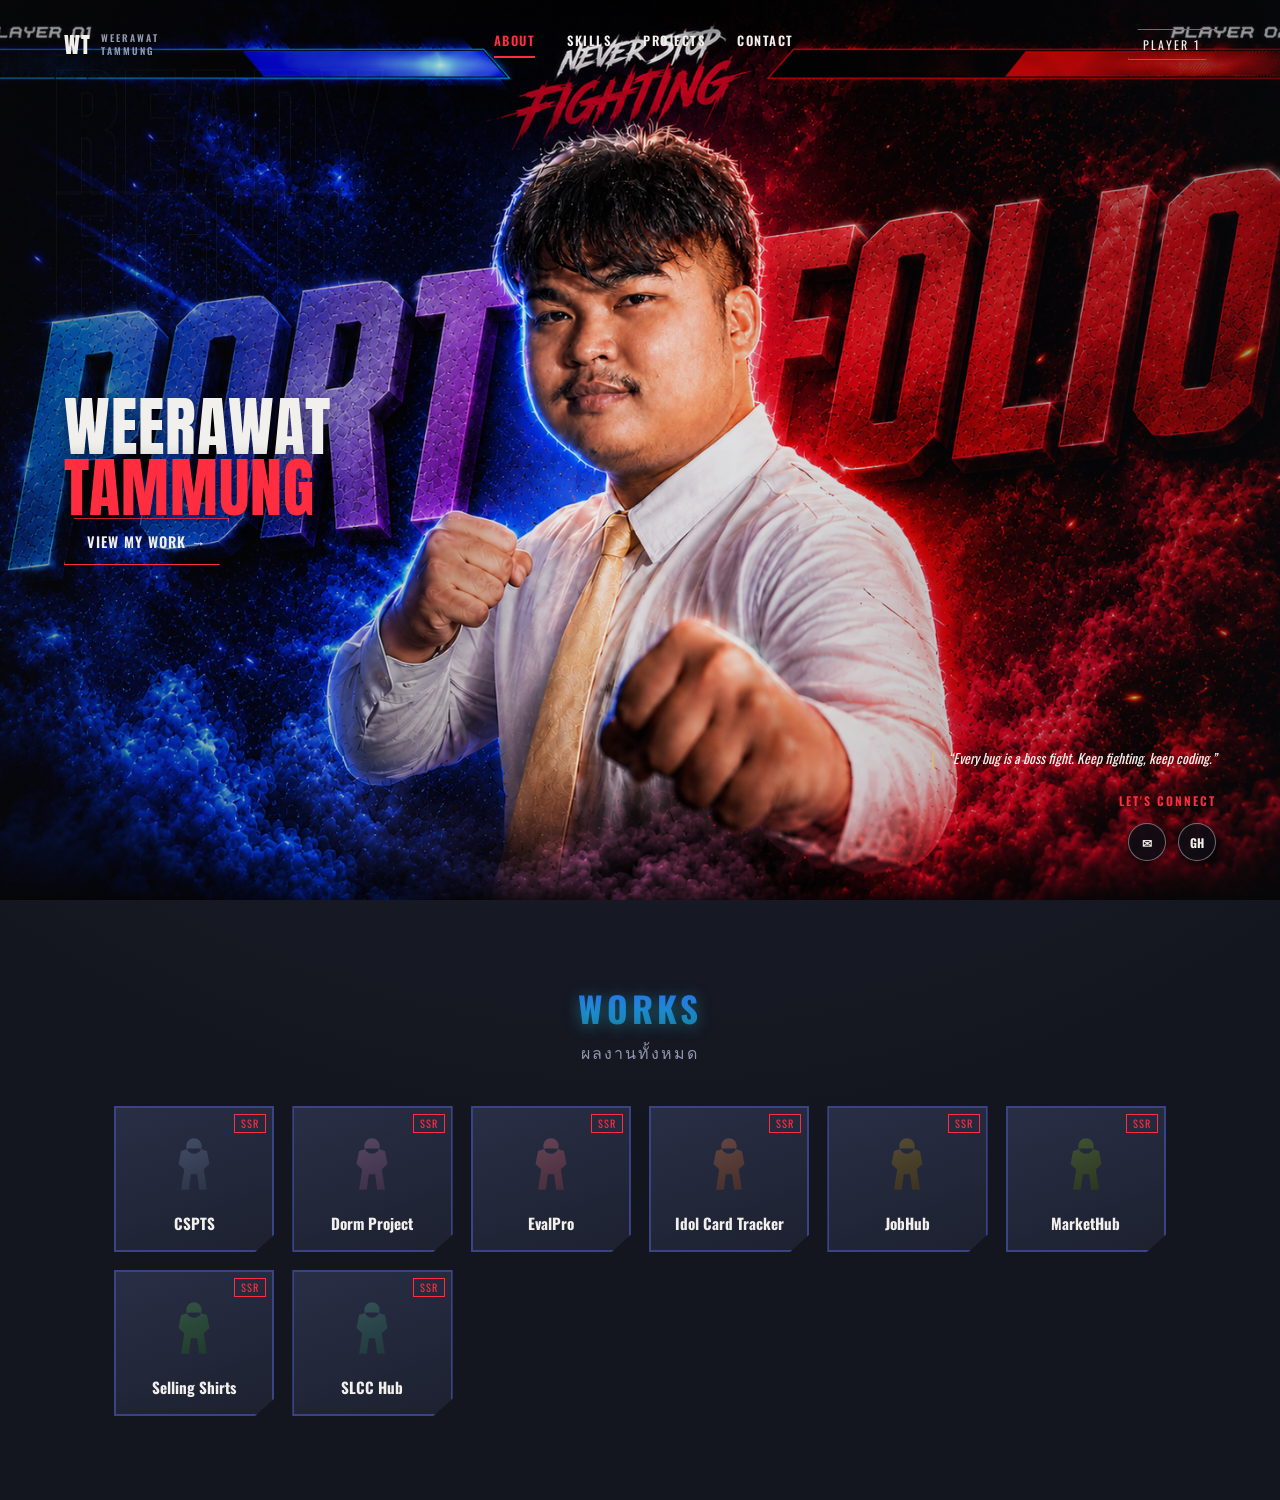
==== index.html @ eccb6c80 "Replace hero with full-bleed portrait image and simplify content เปลี่ยน hero ให้ใช้ hero2.png เป็น " ====
<!DOCTYPE html>
<html lang="th">
<head>
<meta charset="UTF-8">
<meta name="viewport" content="width=device-width, initial-scale=1.0">
<title>FIGHTER SELECT — Portfolio</title>
<link rel="preconnect" href="https://fonts.googleapis.com">
<link rel="preconnect" href="https://fonts.gstatic.com" crossorigin>
<link href="https://fonts.googleapis.com/css2?family=Anton&family=Oswald:wght@400;500;600;700&display=swap" rel="stylesheet">
<link rel="stylesheet" href="style.css">
</head>
<body>

<div id="landing-screen" class="screen active">
  <section class="hero">
    <img class="hero-bg" src="assess/image/hero2.png" alt="Weerawat Tammung">
    <span class="hero-watermark">READY<br>FIGHT</span>
    <nav class="hero-nav">
      <div class="hero-logo">WT<small>Weerawat<br>Tammung</small></div>
      <div class="hero-navlinks">
        <a href="#" class="active">About</a>
        <a href="#roster">Skills</a>
        <a href="#roster">Projects</a>
        <a href="#contact">Contact</a>
      </div>
      <div class="hero-tag">PLAYER 1</div>
    </nav>

    <div class="hero-inner">
      <div class="hero-left">
        <h1 class="hero-name">WEERAWAT<span>TAMMUNG</span></h1>
        <a class="hero-cta" href="#roster">VIEW MY WORK →</a>
      </div>

      <div class="hero-right">
        <blockquote>“Every bug is a boss fight. Keep fighting, keep coding.”</blockquote>
        <p class="hero-right-title" id="contact">Let's Connect</p>
        <div class="hero-links">
          <a href="mailto:weerawat7904@gmail.com" title="Email" aria-label="Email">✉</a>
          <a href="https://github.com/Blueksky01" target="_blank" rel="noopener" title="GitHub" aria-label="GitHub">GH</a>
        </div>
      </div>
    </div>
  </section>

  <section class="roster-section">
    <header class="topbar">
      <h1>WORKS</h1>
      <p>ผลงานทั้งหมด</p>
    </header>
    <div id="roster" class="roster"></div>
  </section>
</div>

<div id="detail-screen" class="screen">
  <button id="back-btn" class="back-btn">← Home</button>

  <div class="detail-header">
    <h1>Fighter Details</h1>
  </div>

  <div class="detail-body">
    <aside class="side-panel">
      <button class="side-tab active">Details</button>
      <button class="side-tab">Talent</button>
      <button class="side-tab">Bond</button>
    </aside>

    <div class="fighter-showcase">
      <div class="rank-badge" id="f-rank">SSR</div>
      <div class="stars" id="f-stars">★★★★</div>
      <div class="portrait-ring"><div class="portrait" id="f-portrait"></div></div>
      <h2 class="fighter-name" id="f-name">NAME</h2>
      <p class="fighter-level" id="f-tagline">Level:1</p>
    </div>

    <div class="stat-panel">
      <div class="panel-title">+ Fighter attribute</div>
      <div class="attr-grid">
        <div class="attr-card hp">
          <span class="attr-icon">♥</span>
          <div><div class="attr-label">HP</div><div class="attr-value" id="f-hp">0</div></div>
        </div>
        <div class="attr-card atk">
          <span class="attr-icon">👊</span>
          <div><div class="attr-label">Attack</div><div class="attr-value" id="f-atk">0</div></div>
        </div>
        <div class="attr-card def">
          <span class="attr-icon">🛡</span>
          <div><div class="attr-label">Physical Def</div><div class="attr-value" id="f-def">0</div></div>
        </div>
        <div class="attr-card adef">
          <span class="attr-icon">⚡</span>
          <div><div class="attr-label">Attribute Def</div><div class="attr-value" id="f-adef">0</div></div>
        </div>
      </div>

      <div class="skill-line">
        <span class="skill-badge">Skill</span>
        <span id="f-why">—</span>
      </div>

      <div class="panel-title">+ Skills (Tech Stack)</div>
      <div class="skills-row" id="f-skills"></div>

      <div class="panel-title">+ Ultimate (Business Rule)</div>
      <p class="ultimate-text" id="f-ultimate">—</p>
    </div>
  </div>
</div>

<script src="script.js"></script>
</body>
</html>
---- style.css ----
:root{
  --bg:#14161f;
  --panel:#1d2130;
  --panel2:#282e45;
  --p1:#2f6bff;
  --p2:#ff2d3f;
  --gold:#d9b877;
  --red:#c0392b;
  --blue:#4aa3df;
  --text:#f2f0ec;
  --muted:#9099b0;
}
*{box-sizing:border-box;margin:0;padding:0}
body{
  background:radial-gradient(circle at 50% 0%,#20243a,var(--bg) 70%);
  color:var(--text);
  font-family:"Oswald",Tahoma,sans-serif;
  min-height:100vh;
  overflow-x:hidden;
}

.screen{display:none}
.screen.active{display:block}

/* ---------- SELECT SCREEN ---------- */
.topbar{
  text-align:center;
  padding:32px 16px 16px;
}
.topbar h1{
  font-size:2.2rem;
  letter-spacing:4px;
  background:linear-gradient(180deg,var(--p1),#0f7d94);
  -webkit-background-clip:text;
  background-clip:text;
  color:transparent;
  text-shadow:0 2px 16px rgba(41,226,255,.35);
}
.topbar p{color:var(--muted);margin-top:6px;letter-spacing:2px}

.roster{
  display:grid;
  grid-template-columns:repeat(auto-fill,minmax(160px,1fr));
  gap:18px;
  max-width:1100px;
  margin:0 auto;
  padding:24px;
}
.fighter-card-wrap{position:relative;cursor:pointer}
.fighter-card{
  background:linear-gradient(160deg,var(--panel2),var(--panel));
  border:2px solid #3a4384;
  clip-path:polygon(0 0,100% 0,100% 88%,88% 100%,0 100%);
  padding:16px 12px;
  transition:transform .15s ease,border-color .15s ease,box-shadow .15s ease;
  text-align:center;
}
.fighter-card-wrap:hover .fighter-card{
  transform:translateY(-6px) scale(1.03);
  border-color:var(--p1);
  box-shadow:0 8px 24px rgba(41,226,255,.25);
}

.card-preview{
  position:absolute;left:50%;bottom:calc(100% + 8px);
  transform:translateX(-50%) translateY(6px);
  width:220px;background:var(--panel);border:1px solid var(--p1);
  padding:12px;z-index:20;text-align:left;
  opacity:0;pointer-events:none;
  transition:opacity .15s ease,transform .15s ease;
  box-shadow:0 8px 24px rgba(0,0,0,.5);
}
.fighter-card-wrap:hover .card-preview{
  opacity:1;transform:translateX(-50%) translateY(0);
}
.preview-tagline{color:var(--p1);font-size:.8rem;font-weight:700;margin-bottom:4px}
.preview-why{color:var(--muted);font-size:.75rem;line-height:1.4}
.fighter-card .icon{
  width:80px;height:80px;margin:0 auto 8px;
  border-radius:50%;
  background:linear-gradient(160deg,#4a5570,#242b3c);
  -webkit-mask:url('data:image/svg+xml;utf8,<svg xmlns="http://www.w3.org/2000/svg" viewBox="0 0 24 24"><path d="M12 2a3 3 0 100 6 3 3 0 000-6zM7 22l1.2-8L6 12l1-5 3-1h4l3 1 1 5-2.2 2L17 22h-3l-.8-6h-2.4l-.8 6H7z"/></svg>') center/78% no-repeat;
  mask:url('data:image/svg+xml;utf8,<svg xmlns="http://www.w3.org/2000/svg" viewBox="0 0 24 24"><path d="M12 2a3 3 0 100 6 3 3 0 000-6zM7 22l1.2-8L6 12l1-5 3-1h4l3 1 1 5-2.2 2L17 22h-3l-.8-6h-2.4l-.8 6H7z"/></svg>') center/78% no-repeat;
}
.fighter-card .name{font-weight:700;font-size:.95rem}
.fighter-card .rank{
  position:absolute;top:8px;right:8px;
  font-size:.65rem;color:var(--p2);
  border:1px solid var(--p2);
  padding:1px 6px;letter-spacing:1px;
}

/* ---------- DETAIL SCREEN ---------- */
.back-btn{
  position:fixed;top:16px;left:16px;z-index:10;
  background:var(--panel2);color:var(--text);
  border:1px solid #3a4384;padding:8px 16px;
  cursor:pointer;font-size:.85rem;
}
.back-btn:hover{border-color:var(--p1)}

.detail-header{
  text-align:center;padding:24px 0 8px;
}
.detail-header h1{
  letter-spacing:3px;color:var(--muted);font-size:1rem;
  text-transform:uppercase;
}

.detail-body{
  display:grid;
  grid-template-columns:70px 1fr 1.1fr;
  gap:0;
  max-width:1200px;
  margin:0 auto;
  padding:16px;
}
@media(max-width:900px){
  .detail-body{grid-template-columns:1fr}
  .side-panel{display:flex;flex-direction:row;justify-content:center;gap:8px}
}

.side-panel{display:flex;flex-direction:column;gap:10px;padding-top:20px}
.side-tab{
  background:var(--panel2);color:var(--muted);
  border:1px solid #3a4384;padding:10px 6px;
  font-size:.75rem;cursor:default;
}
.side-tab.active{color:var(--p1);border-color:var(--p1);background:#123a4a}

.fighter-showcase{
  text-align:center;padding:20px;
  background:radial-gradient(circle at 50% 30%,#232a5c,transparent 70%);
}
.rank-badge{
  display:inline-block;
  font-weight:900;font-size:1.4rem;letter-spacing:2px;
  background:linear-gradient(180deg,#fff,var(--p2));
  -webkit-background-clip:text;background-clip:text;color:transparent;
}
.stars{color:var(--p2);letter-spacing:2px;margin-bottom:16px}
.portrait-ring{
  width:220px;height:220px;margin:8px auto 16px;
  border-radius:50%;border:3px solid var(--p1);
  box-shadow:0 10px 30px rgba(0,0,0,.5),0 0 0 6px rgba(255,47,110,.15);
}
.portrait{
  width:100%;height:100%;
  border-radius:50%;
  background:linear-gradient(160deg,#4a5570,#242b3c);
  -webkit-mask:url('data:image/svg+xml;utf8,<svg xmlns="http://www.w3.org/2000/svg" viewBox="0 0 24 24"><path d="M12 2a3 3 0 100 6 3 3 0 000-6zM7 22l1.2-8L6 12l1-5 3-1h4l3 1 1 5-2.2 2L17 22h-3l-.8-6h-2.4l-.8 6H7z"/></svg>') center/72% no-repeat;
  mask:url('data:image/svg+xml;utf8,<svg xmlns="http://www.w3.org/2000/svg" viewBox="0 0 24 24"><path d="M12 2a3 3 0 100 6 3 3 0 000-6zM7 22l1.2-8L6 12l1-5 3-1h4l3 1 1 5-2.2 2L17 22h-3l-.8-6h-2.4l-.8 6H7z"/></svg>') center/72% no-repeat;
}
.fighter-name{
  font-size:1.5rem;letter-spacing:2px;color:#fff;
  text-shadow:0 2px 8px rgba(0,0,0,.6);
}
.fighter-level{color:var(--muted);margin-top:4px;font-size:.85rem}

.stat-panel{padding:20px}
.panel-title{
  color:var(--p1);font-size:.8rem;letter-spacing:2px;
  border-bottom:1px solid #3a4384;padding-bottom:8px;margin:18px 0 12px;
  text-transform:uppercase;
}
.panel-title:first-child{margin-top:0}

.attr-grid{
  display:grid;grid-template-columns:1fr 1fr;gap:10px;
}
.attr-card{
  display:flex;align-items:center;gap:10px;
  background:var(--panel2);border:1px solid #3a4384;
  padding:12px;
}
.attr-icon{font-size:1.4rem}
.attr-label{color:var(--muted);font-size:.75rem}
.attr-value{font-weight:700;font-size:1.15rem}
.attr-card.hp .attr-value{color:#5fd18b}
.attr-card.atk .attr-value{color:#e07050}
.attr-card.def .attr-value{color:#7fb0d8}
.attr-card.adef .attr-value{color:#b98ee0}

.skill-line{
  display:flex;align-items:center;gap:10px;
  background:var(--panel2);border:1px solid #3a4384;
  padding:10px 14px;font-size:.85rem;color:var(--muted);
}
.skill-badge{
  background:var(--panel2);color:var(--p1);font-size:.7rem;
  padding:3px 8px;letter-spacing:1px;border-radius:2px;
  flex-shrink:0;border:1px solid #3a4384;
}

.skills-row{display:flex;flex-wrap:wrap;gap:10px}
.tech-pill{
  background:var(--panel2);border:1px solid #3a4384;
  color:var(--text);font-size:.75rem;
  padding:8px 12px;clip-path:polygon(8px 0,100% 0,calc(100% - 8px) 100%,0 100%);
}

.ultimate-text{
  background:linear-gradient(160deg,#3a1f42,#2a1638);
  border:1px solid var(--p2);
  padding:14px;font-size:.85rem;line-height:1.6;color:#ffd3e0;
}

/* ---------- HERO ---------- */
.hero{
  position:relative;overflow:hidden;
  min-height:100vh;
  padding:28px clamp(20px,5vw,64px);
  background:#0d0e14;
}
.hero-bg{
  position:absolute;inset:0;width:100%;height:100%;
  object-fit:cover;object-position:center;z-index:0;
}
.hero::before,.hero::after{
  content:"";position:absolute;top:0;bottom:0;width:55%;
  opacity:.5;pointer-events:none;z-index:1;
}
.hero::before{
  left:0;background:linear-gradient(90deg,rgba(13,14,20,.9),transparent);
}
.hero::after{
  right:0;background:linear-gradient(270deg,rgba(13,14,20,.9),transparent);
}
.hero-watermark{
  position:absolute;top:8%;left:4%;z-index:0;
  font-family:"Anton",sans-serif;font-size:clamp(3rem,12vw,9rem);
  line-height:.85;color:transparent;
  -webkit-text-stroke:1px rgba(255,255,255,.06);
  text-transform:uppercase;pointer-events:none;user-select:none;
}

.hero-nav{
  position:relative;z-index:2;
  display:flex;align-items:center;justify-content:space-between;
  max-width:1400px;margin:0 auto 40px;
}
.hero-logo{
  display:flex;align-items:center;gap:10px;
  font-family:"Anton",sans-serif;font-size:1.4rem;letter-spacing:1px;color:var(--text);
}
.hero-logo small{
  font-family:"Oswald",sans-serif;font-size:.6rem;font-weight:600;letter-spacing:2px;
  color:var(--muted);line-height:1.3;text-transform:uppercase;
}
.hero-navlinks{display:flex;gap:32px}
.hero-navlinks a{
  color:var(--text);text-decoration:none;font-size:.8rem;letter-spacing:1.5px;
  text-transform:uppercase;font-weight:600;padding-bottom:6px;border-bottom:2px solid transparent;
}
.hero-navlinks a.active,.hero-navlinks a:hover{border-color:var(--p2);color:var(--p2)}
@media(max-width:800px){.hero-navlinks{display:none}}
.hero-tag{
  font-size:.75rem;letter-spacing:2px;color:var(--text);
  border:1px solid var(--p2);padding:6px 14px;
  clip-path:polygon(10px 0,100% 0,calc(100% - 10px) 100%,0 100%);
}

.hero-inner{
  position:relative;z-index:2;
  max-width:1400px;margin:0 auto;
  min-height:calc(100vh - 140px);
  display:flex;flex-direction:column;justify-content:center;
}
.hero-right{
  position:absolute;right:0;bottom:0;
  text-align:right;max-width:320px;
}
.hero-right blockquote,.hero-links{margin-left:auto}
.hero-links{justify-content:flex-end}
@media(max-width:1000px){
  .hero-right{position:static;text-align:left;margin-top:24px;max-width:none}
  .hero-right blockquote,.hero-links{margin-left:0}
}

.hero-role{
  color:var(--p2);font-size:.85rem;letter-spacing:3px;text-transform:uppercase;
  font-weight:600;margin-bottom:8px;
}
.hero-name{
  font-family:"Anton",sans-serif;font-weight:400;
  font-size:clamp(2.4rem,5.5vw,4rem);line-height:.95;
  letter-spacing:1px;color:var(--text);text-transform:uppercase;
  text-shadow:0 4px 20px rgba(0,0,0,.5);
}
.hero-name span{display:block;color:var(--p2)}
.hero-bio{color:var(--muted);margin:16px 0 20px;max-width:36ch;line-height:1.6}
.hero-cta{
  display:inline-block;color:var(--text);text-decoration:none;
  font-weight:600;letter-spacing:1px;font-size:.9rem;
  border:1px solid var(--p2);padding:12px 22px;
  clip-path:polygon(10px 0,100% 0,calc(100% - 10px) 100%,0 100%);
  transition:background .15s ease,color .15s ease;
}
.hero-cta:hover{background:var(--p2);color:#1a0508}

.hero-weapons{margin-top:36px}
.hero-weapons p{
  color:var(--p1);font-size:.75rem;letter-spacing:2px;text-transform:uppercase;
  font-weight:600;margin-bottom:10px;
}
.weapon-row{display:flex;flex-wrap:wrap;gap:8px}
.weapon-row span{
  background:var(--panel);border:1px solid var(--panel2);color:var(--muted);
  font-size:.7rem;padding:6px 10px;letter-spacing:.5px;
}

.hero-portrait{
  position:relative;display:flex;justify-content:center;
}
.hero-portrait img{
  width:100%;max-width:380px;border-radius:6px;
  object-fit:cover;aspect-ratio:3/4;
  filter:grayscale(.15) contrast(1.08);
  box-shadow:-24px 0 60px -20px rgba(47,107,255,.55),24px 0 60px -20px rgba(255,45,63,.55);
}

.hero-right{padding-left:8px}
.hero-right-title{
  color:var(--p2);font-size:.75rem;letter-spacing:2px;text-transform:uppercase;
  font-weight:600;margin-bottom:14px;
}
.stat-row{display:grid;grid-template-columns:88px 1fr 34px;align-items:center;gap:10px;margin-bottom:8px}
.stat-row span{font-size:.7rem;color:var(--muted);letter-spacing:.5px}
.stat-row b{font-size:.75rem;color:var(--text);text-align:right}
.stat-row .bar{height:5px;background:var(--panel2)}
.stat-row .bar i{display:block;height:100%;background:linear-gradient(90deg,var(--p2),var(--gold))}

.hero-right blockquote{
  margin:22px 0;padding-left:14px;border-left:2px solid var(--gold);
  color:var(--text);font-size:.85rem;font-style:italic;line-height:1.6;
}
.hero-links{display:flex;gap:12px}
.hero-links a{
  display:flex;align-items:center;justify-content:center;
  width:38px;height:38px;border-radius:50%;
  color:var(--text);text-decoration:none;font-size:.75rem;font-weight:700;letter-spacing:.5px;
  background:rgba(13,14,20,.85);
  border:1px solid rgba(255,255,255,.4);
  box-shadow:0 2px 10px rgba(0,0,0,.5);
}
.hero-links a:hover{border-color:var(--p1);color:var(--p1)}

.roster-section{padding-bottom:60px;padding-top:50px}
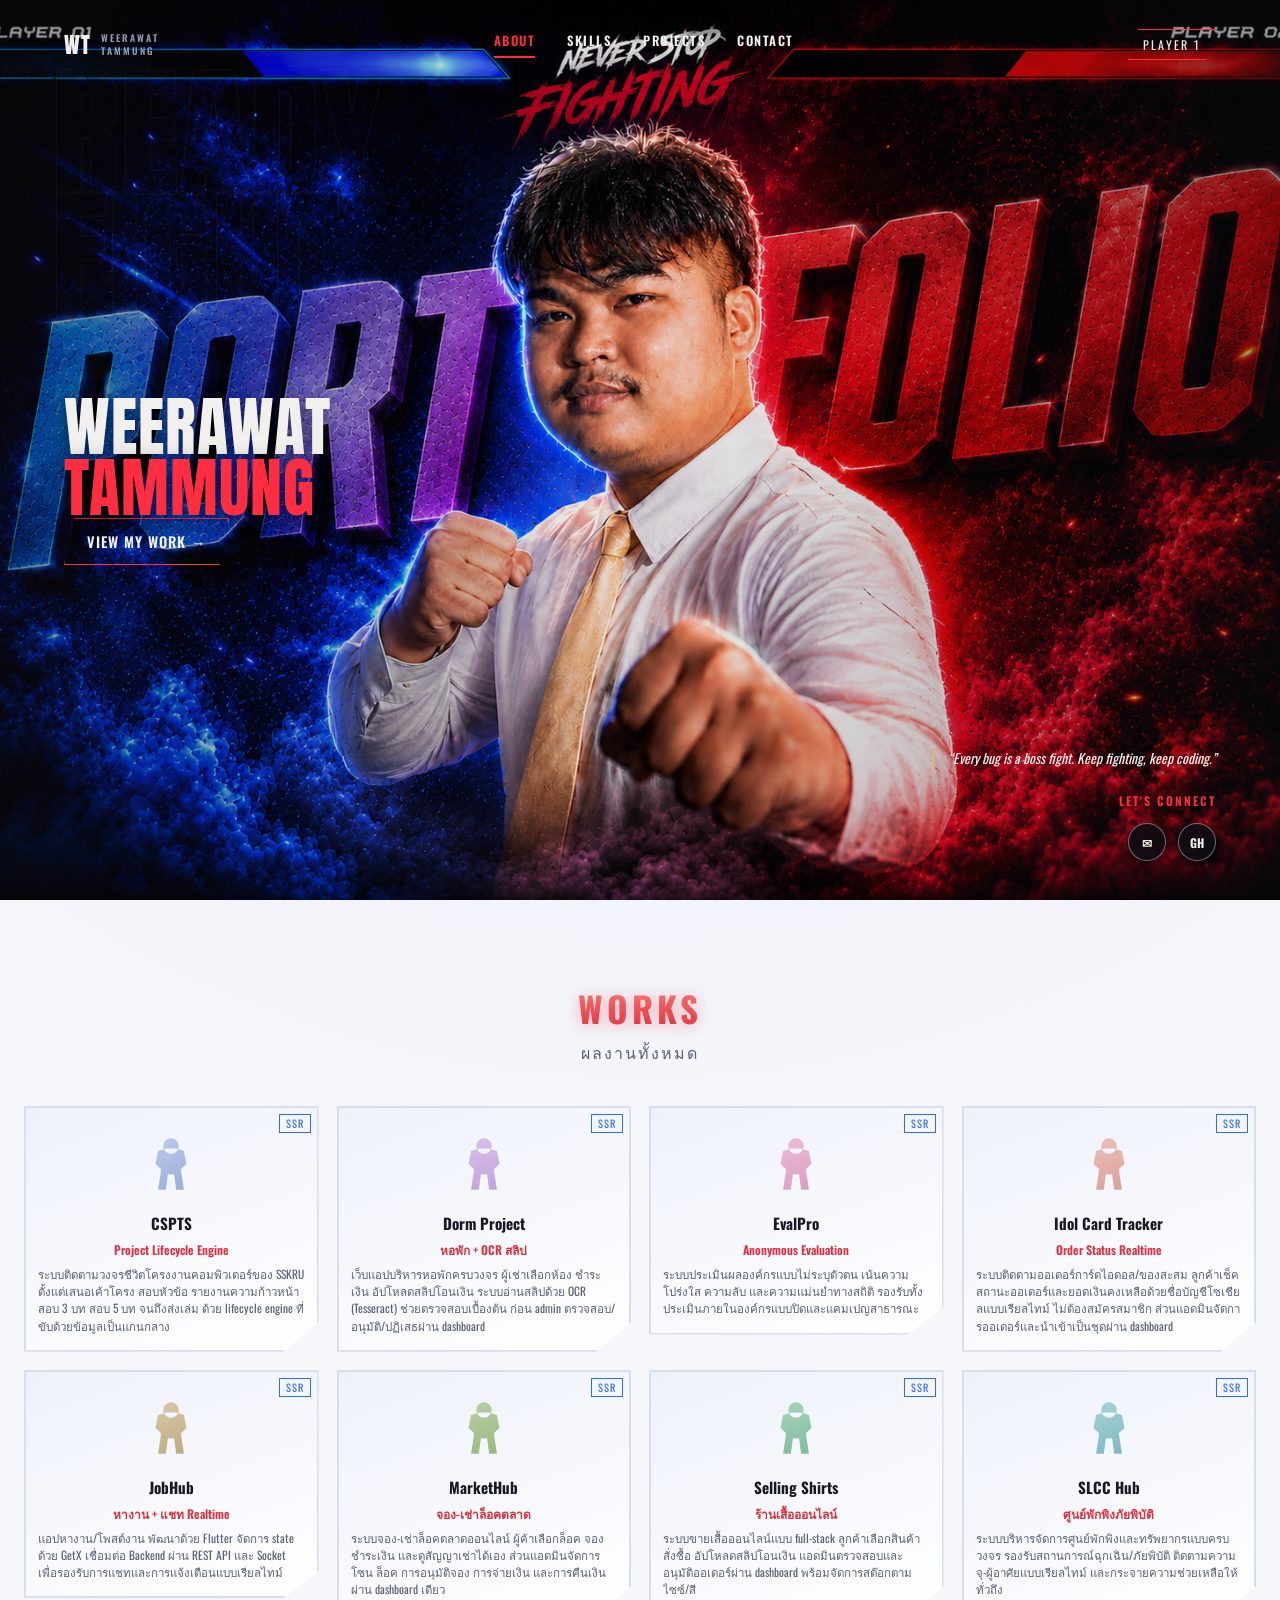
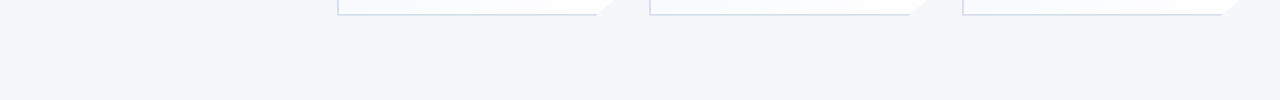
==== commit 0d1d4f4f: "Redesign color theme to 60-30-10 and add CSPTS detail page เปลี่ยนธีมสีทั้งเว็บตามกฎ 60-30-10 (neutr" ====
--- a/index.html
+++ b/index.html
@@ -52,63 +52,6 @@
   </section>
 </div>
 
-<div id="detail-screen" class="screen">
-  <button id="back-btn" class="back-btn">← Home</button>
-
-  <div class="detail-header">
-    <h1>Fighter Details</h1>
-  </div>
-
-  <div class="detail-body">
-    <aside class="side-panel">
-      <button class="side-tab active">Details</button>
-      <button class="side-tab">Talent</button>
-      <button class="side-tab">Bond</button>
-    </aside>
-
-    <div class="fighter-showcase">
-      <div class="rank-badge" id="f-rank">SSR</div>
-      <div class="stars" id="f-stars">★★★★</div>
-      <div class="portrait-ring"><div class="portrait" id="f-portrait"></div></div>
-      <h2 class="fighter-name" id="f-name">NAME</h2>
-      <p class="fighter-level" id="f-tagline">Level:1</p>
-    </div>
-
-    <div class="stat-panel">
-      <div class="panel-title">+ Fighter attribute</div>
-      <div class="attr-grid">
-        <div class="attr-card hp">
-          <span class="attr-icon">♥</span>
-          <div><div class="attr-label">HP</div><div class="attr-value" id="f-hp">0</div></div>
-        </div>
-        <div class="attr-card atk">
-          <span class="attr-icon">👊</span>
-          <div><div class="attr-label">Attack</div><div class="attr-value" id="f-atk">0</div></div>
-        </div>
-        <div class="attr-card def">
-          <span class="attr-icon">🛡</span>
-          <div><div class="attr-label">Physical Def</div><div class="attr-value" id="f-def">0</div></div>
-        </div>
-        <div class="attr-card adef">
-          <span class="attr-icon">⚡</span>
-          <div><div class="attr-label">Attribute Def</div><div class="attr-value" id="f-adef">0</div></div>
-        </div>
-      </div>
-
-      <div class="skill-line">
-        <span class="skill-badge">Skill</span>
-        <span id="f-why">—</span>
-      </div>
-
-      <div class="panel-title">+ Skills (Tech Stack)</div>
-      <div class="skills-row" id="f-skills"></div>
-
-      <div class="panel-title">+ Ultimate (Business Rule)</div>
-      <p class="ultimate-text" id="f-ultimate">—</p>
-    </div>
-  </div>
-</div>
-
 <script src="script.js"></script>
 </body>
 </html>
--- a/style.css
+++ b/style.css
@@ -1,18 +1,23 @@
 :root{
-  --bg:#14161f;
-  --panel:#1d2130;
-  --panel2:#282e45;
-  --p1:#2f6bff;
-  --p2:#ff2d3f;
-  --gold:#d9b877;
-  --red:#c0392b;
-  --blue:#4aa3df;
-  --text:#f2f0ec;
-  --muted:#9099b0;
+  /* 60% neutral (white) */
+  --bg:#f6f7fa;
+  --panel:#ffffff;
+  --panel2:#edf1fa;
+  --border:#d7deee;
+  --text:#171a24;
+  --muted:#5b6275;
+  /* 30% secondary (red) */
+  --p1:#e0303f;
+  --red:#e0303f;
+  /* 10% accent (blue) */
+  --p2:#2f6bff;
+  --blue:#2f6bff;
+  --gold:#c98a2c;
 }
 *{box-sizing:border-box;margin:0;padding:0}
+html{scroll-behavior:smooth}
 body{
-  background:radial-gradient(circle at 50% 0%,#20243a,var(--bg) 70%);
+  background:radial-gradient(circle at 50% 0%,#e6ecfb,var(--bg) 70%);
   color:var(--text);
   font-family:"Oswald",Tahoma,sans-serif;
   min-height:100vh;
@@ -30,26 +35,26 @@
 .topbar h1{
   font-size:2.2rem;
   letter-spacing:4px;
-  background:linear-gradient(180deg,var(--p1),#0f7d94);
+  background:linear-gradient(180deg,#ff8a80,var(--p1));
   -webkit-background-clip:text;
   background-clip:text;
   color:transparent;
-  text-shadow:0 2px 16px rgba(41,226,255,.35);
+  text-shadow:0 2px 16px rgba(224,48,63,.35);
 }
 .topbar p{color:var(--muted);margin-top:6px;letter-spacing:2px}
 
 .roster{
   display:grid;
-  grid-template-columns:repeat(auto-fill,minmax(160px,1fr));
+  grid-template-columns:repeat(auto-fill,minmax(240px,1fr));
   gap:18px;
-  max-width:1100px;
+  max-width:1300px;
   margin:0 auto;
   padding:24px;
 }
 .fighter-card-wrap{position:relative;cursor:pointer}
 .fighter-card{
   background:linear-gradient(160deg,var(--panel2),var(--panel));
-  border:2px solid #3a4384;
+  border:2px solid var(--border);
   clip-path:polygon(0 0,100% 0,100% 88%,88% 100%,0 100%);
   padding:16px 12px;
   transition:transform .15s ease,border-color .15s ease,box-shadow .15s ease;
@@ -58,9 +63,16 @@
 .fighter-card-wrap:hover .fighter-card{
   transform:translateY(-6px) scale(1.03);
   border-color:var(--p1);
-  box-shadow:0 8px 24px rgba(41,226,255,.25);
-}
-
+  box-shadow:0 8px 24px rgba(224,48,63,.25);
+}
+
+.card-tagline{
+  color:var(--p1);font-size:.75rem;font-weight:600;line-height:1.4;margin-top:8px;
+}
+.card-desc{
+  color:var(--muted);font-size:.72rem;line-height:1.5;margin-top:6px;text-align:left;
+  display:-webkit-box;-webkit-line-clamp:4;-webkit-box-orient:vertical;overflow:hidden;
+}
 .card-preview{
   position:absolute;left:50%;bottom:calc(100% + 8px);
   transform:translateX(-50%) translateY(6px);
@@ -68,17 +80,16 @@
   padding:12px;z-index:20;text-align:left;
   opacity:0;pointer-events:none;
   transition:opacity .15s ease,transform .15s ease;
-  box-shadow:0 8px 24px rgba(0,0,0,.5);
+  box-shadow:0 8px 24px rgba(30,40,80,.18);
 }
 .fighter-card-wrap:hover .card-preview{
   opacity:1;transform:translateX(-50%) translateY(0);
 }
-.preview-tagline{color:var(--p1);font-size:.8rem;font-weight:700;margin-bottom:4px}
 .preview-why{color:var(--muted);font-size:.75rem;line-height:1.4}
 .fighter-card .icon{
   width:80px;height:80px;margin:0 auto 8px;
   border-radius:50%;
-  background:linear-gradient(160deg,#4a5570,#242b3c);
+  background:linear-gradient(160deg,#c7d4f0,#8fa3d6);
   -webkit-mask:url('data:image/svg+xml;utf8,<svg xmlns="http://www.w3.org/2000/svg" viewBox="0 0 24 24"><path d="M12 2a3 3 0 100 6 3 3 0 000-6zM7 22l1.2-8L6 12l1-5 3-1h4l3 1 1 5-2.2 2L17 22h-3l-.8-6h-2.4l-.8 6H7z"/></svg>') center/78% no-repeat;
   mask:url('data:image/svg+xml;utf8,<svg xmlns="http://www.w3.org/2000/svg" viewBox="0 0 24 24"><path d="M12 2a3 3 0 100 6 3 3 0 000-6zM7 22l1.2-8L6 12l1-5 3-1h4l3 1 1 5-2.2 2L17 22h-3l-.8-6h-2.4l-.8 6H7z"/></svg>') center/78% no-repeat;
 }
@@ -90,123 +101,17 @@
   padding:1px 6px;letter-spacing:1px;
 }
 
-/* ---------- DETAIL SCREEN ---------- */
-.back-btn{
-  position:fixed;top:16px;left:16px;z-index:10;
-  background:var(--panel2);color:var(--text);
-  border:1px solid #3a4384;padding:8px 16px;
-  cursor:pointer;font-size:.85rem;
-}
-.back-btn:hover{border-color:var(--p1)}
-
-.detail-header{
-  text-align:center;padding:24px 0 8px;
-}
-.detail-header h1{
-  letter-spacing:3px;color:var(--muted);font-size:1rem;
-  text-transform:uppercase;
-}
-
-.detail-body{
-  display:grid;
-  grid-template-columns:70px 1fr 1.1fr;
-  gap:0;
-  max-width:1200px;
-  margin:0 auto;
-  padding:16px;
-}
-@media(max-width:900px){
-  .detail-body{grid-template-columns:1fr}
-  .side-panel{display:flex;flex-direction:row;justify-content:center;gap:8px}
-}
-
-.side-panel{display:flex;flex-direction:column;gap:10px;padding-top:20px}
-.side-tab{
-  background:var(--panel2);color:var(--muted);
-  border:1px solid #3a4384;padding:10px 6px;
-  font-size:.75rem;cursor:default;
-}
-.side-tab.active{color:var(--p1);border-color:var(--p1);background:#123a4a}
-
-.fighter-showcase{
-  text-align:center;padding:20px;
-  background:radial-gradient(circle at 50% 30%,#232a5c,transparent 70%);
-}
-.rank-badge{
-  display:inline-block;
-  font-weight:900;font-size:1.4rem;letter-spacing:2px;
-  background:linear-gradient(180deg,#fff,var(--p2));
-  -webkit-background-clip:text;background-clip:text;color:transparent;
-}
-.stars{color:var(--p2);letter-spacing:2px;margin-bottom:16px}
-.portrait-ring{
-  width:220px;height:220px;margin:8px auto 16px;
-  border-radius:50%;border:3px solid var(--p1);
-  box-shadow:0 10px 30px rgba(0,0,0,.5),0 0 0 6px rgba(255,47,110,.15);
-}
-.portrait{
-  width:100%;height:100%;
-  border-radius:50%;
-  background:linear-gradient(160deg,#4a5570,#242b3c);
-  -webkit-mask:url('data:image/svg+xml;utf8,<svg xmlns="http://www.w3.org/2000/svg" viewBox="0 0 24 24"><path d="M12 2a3 3 0 100 6 3 3 0 000-6zM7 22l1.2-8L6 12l1-5 3-1h4l3 1 1 5-2.2 2L17 22h-3l-.8-6h-2.4l-.8 6H7z"/></svg>') center/72% no-repeat;
-  mask:url('data:image/svg+xml;utf8,<svg xmlns="http://www.w3.org/2000/svg" viewBox="0 0 24 24"><path d="M12 2a3 3 0 100 6 3 3 0 000-6zM7 22l1.2-8L6 12l1-5 3-1h4l3 1 1 5-2.2 2L17 22h-3l-.8-6h-2.4l-.8 6H7z"/></svg>') center/72% no-repeat;
-}
-.fighter-name{
-  font-size:1.5rem;letter-spacing:2px;color:#fff;
-  text-shadow:0 2px 8px rgba(0,0,0,.6);
-}
-.fighter-level{color:var(--muted);margin-top:4px;font-size:.85rem}
-
-.stat-panel{padding:20px}
-.panel-title{
-  color:var(--p1);font-size:.8rem;letter-spacing:2px;
-  border-bottom:1px solid #3a4384;padding-bottom:8px;margin:18px 0 12px;
-  text-transform:uppercase;
-}
-.panel-title:first-child{margin-top:0}
-
-.attr-grid{
-  display:grid;grid-template-columns:1fr 1fr;gap:10px;
-}
-.attr-card{
-  display:flex;align-items:center;gap:10px;
-  background:var(--panel2);border:1px solid #3a4384;
-  padding:12px;
-}
-.attr-icon{font-size:1.4rem}
-.attr-label{color:var(--muted);font-size:.75rem}
-.attr-value{font-weight:700;font-size:1.15rem}
-.attr-card.hp .attr-value{color:#5fd18b}
-.attr-card.atk .attr-value{color:#e07050}
-.attr-card.def .attr-value{color:#7fb0d8}
-.attr-card.adef .attr-value{color:#b98ee0}
-
-.skill-line{
-  display:flex;align-items:center;gap:10px;
-  background:var(--panel2);border:1px solid #3a4384;
-  padding:10px 14px;font-size:.85rem;color:var(--muted);
-}
-.skill-badge{
-  background:var(--panel2);color:var(--p1);font-size:.7rem;
-  padding:3px 8px;letter-spacing:1px;border-radius:2px;
-  flex-shrink:0;border:1px solid #3a4384;
-}
-
-.skills-row{display:flex;flex-wrap:wrap;gap:10px}
-.tech-pill{
-  background:var(--panel2);border:1px solid #3a4384;
-  color:var(--text);font-size:.75rem;
-  padding:8px 12px;clip-path:polygon(8px 0,100% 0,calc(100% - 8px) 100%,0 100%);
-}
-
-.ultimate-text{
-  background:linear-gradient(160deg,#3a1f42,#2a1638);
-  border:1px solid var(--p2);
-  padding:14px;font-size:.85rem;line-height:1.6;color:#ffd3e0;
-}
-
-/* ---------- HERO ---------- */
+/* ---------- HERO (keeps original dark scheme, not part of 60-30-10 pass) ---------- */
 .hero{
+  --bg:#0d0e14;
+  --panel:#1d2130;
+  --panel2:#282e45;
+  --border:#3a4384;
+  --text:#f2f0ec;
+  --muted:#9099b0;
+  --p1:#2f6bff;
+  --p2:#ff2d3f;
+  --gold:#d9b877;
   position:relative;overflow:hidden;
   min-height:100vh;
   padding:28px clamp(20px,5vw,64px);
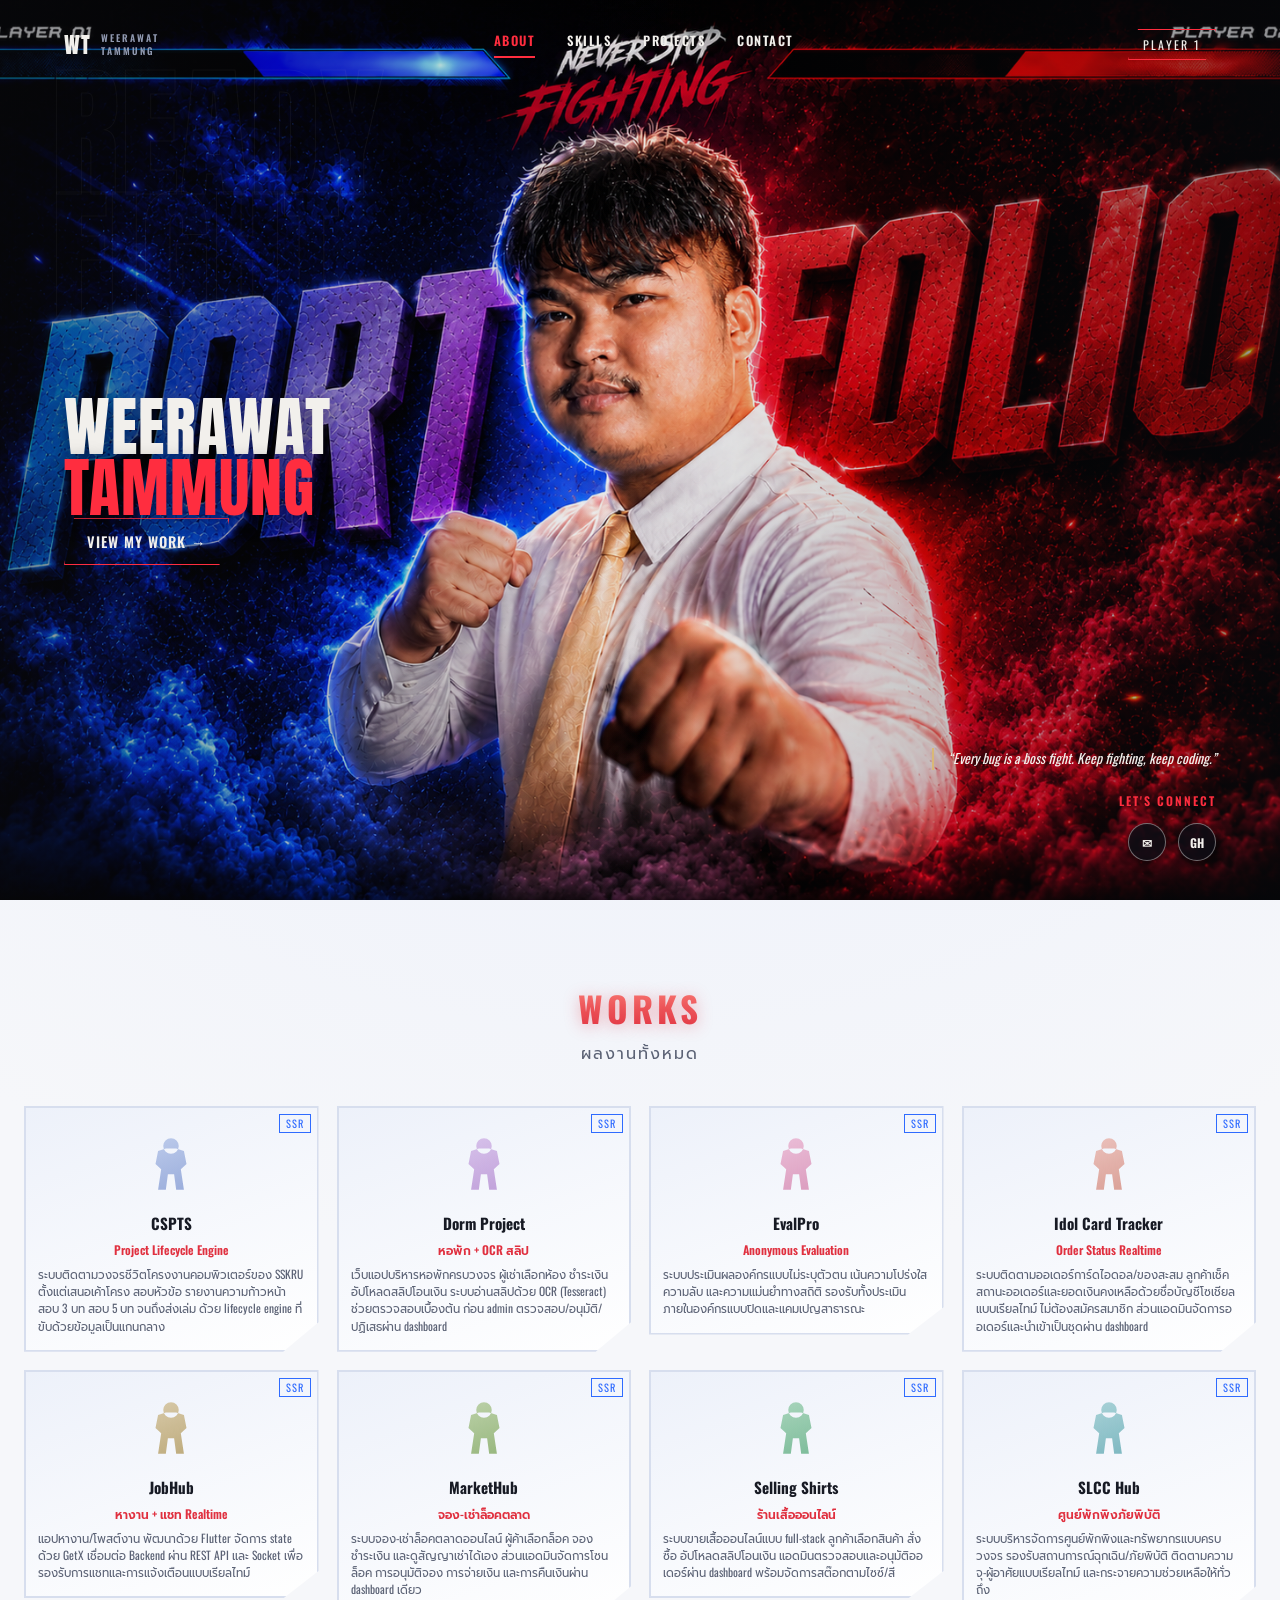
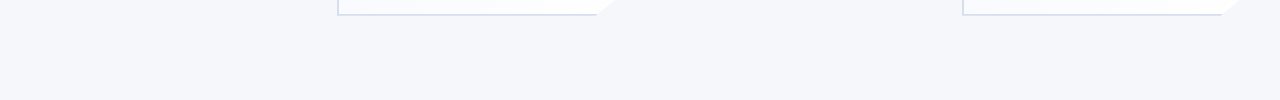
==== commit 74696aa7: "Add project detail pages, reorganize folders, and switch fonts เพิ่มหน้า Project Detail ให้ครบ 7 โปร" ====
--- a/index.html
+++ b/index.html
@@ -6,7 +6,7 @@
 <title>FIGHTER SELECT — Portfolio</title>
 <link rel="preconnect" href="https://fonts.googleapis.com">
 <link rel="preconnect" href="https://fonts.gstatic.com" crossorigin>
-<link href="https://fonts.googleapis.com/css2?family=Anton&family=Oswald:wght@400;500;600;700&display=swap" rel="stylesheet">
+<link href="https://fonts.googleapis.com/css2?family=Anton&family=Oswald:wght@400;500;600;700&family=Prompt:wght@300;400;500;600;700&display=swap" rel="stylesheet">
 <link rel="stylesheet" href="style.css">
 </head>
 <body>
--- a/style.css
+++ b/style.css
@@ -19,7 +19,7 @@
 body{
   background:radial-gradient(circle at 50% 0%,#e6ecfb,var(--bg) 70%);
   color:var(--text);
-  font-family:"Oswald",Tahoma,sans-serif;
+  font-family:"Oswald","Prompt",Tahoma,sans-serif;
   min-height:100vh;
   overflow-x:hidden;
 }
@@ -112,6 +112,7 @@
   --p1:#2f6bff;
   --p2:#ff2d3f;
   --gold:#d9b877;
+  font-family:"Oswald",Tahoma,sans-serif;
   position:relative;overflow:hidden;
   min-height:100vh;
   padding:28px clamp(20px,5vw,64px);
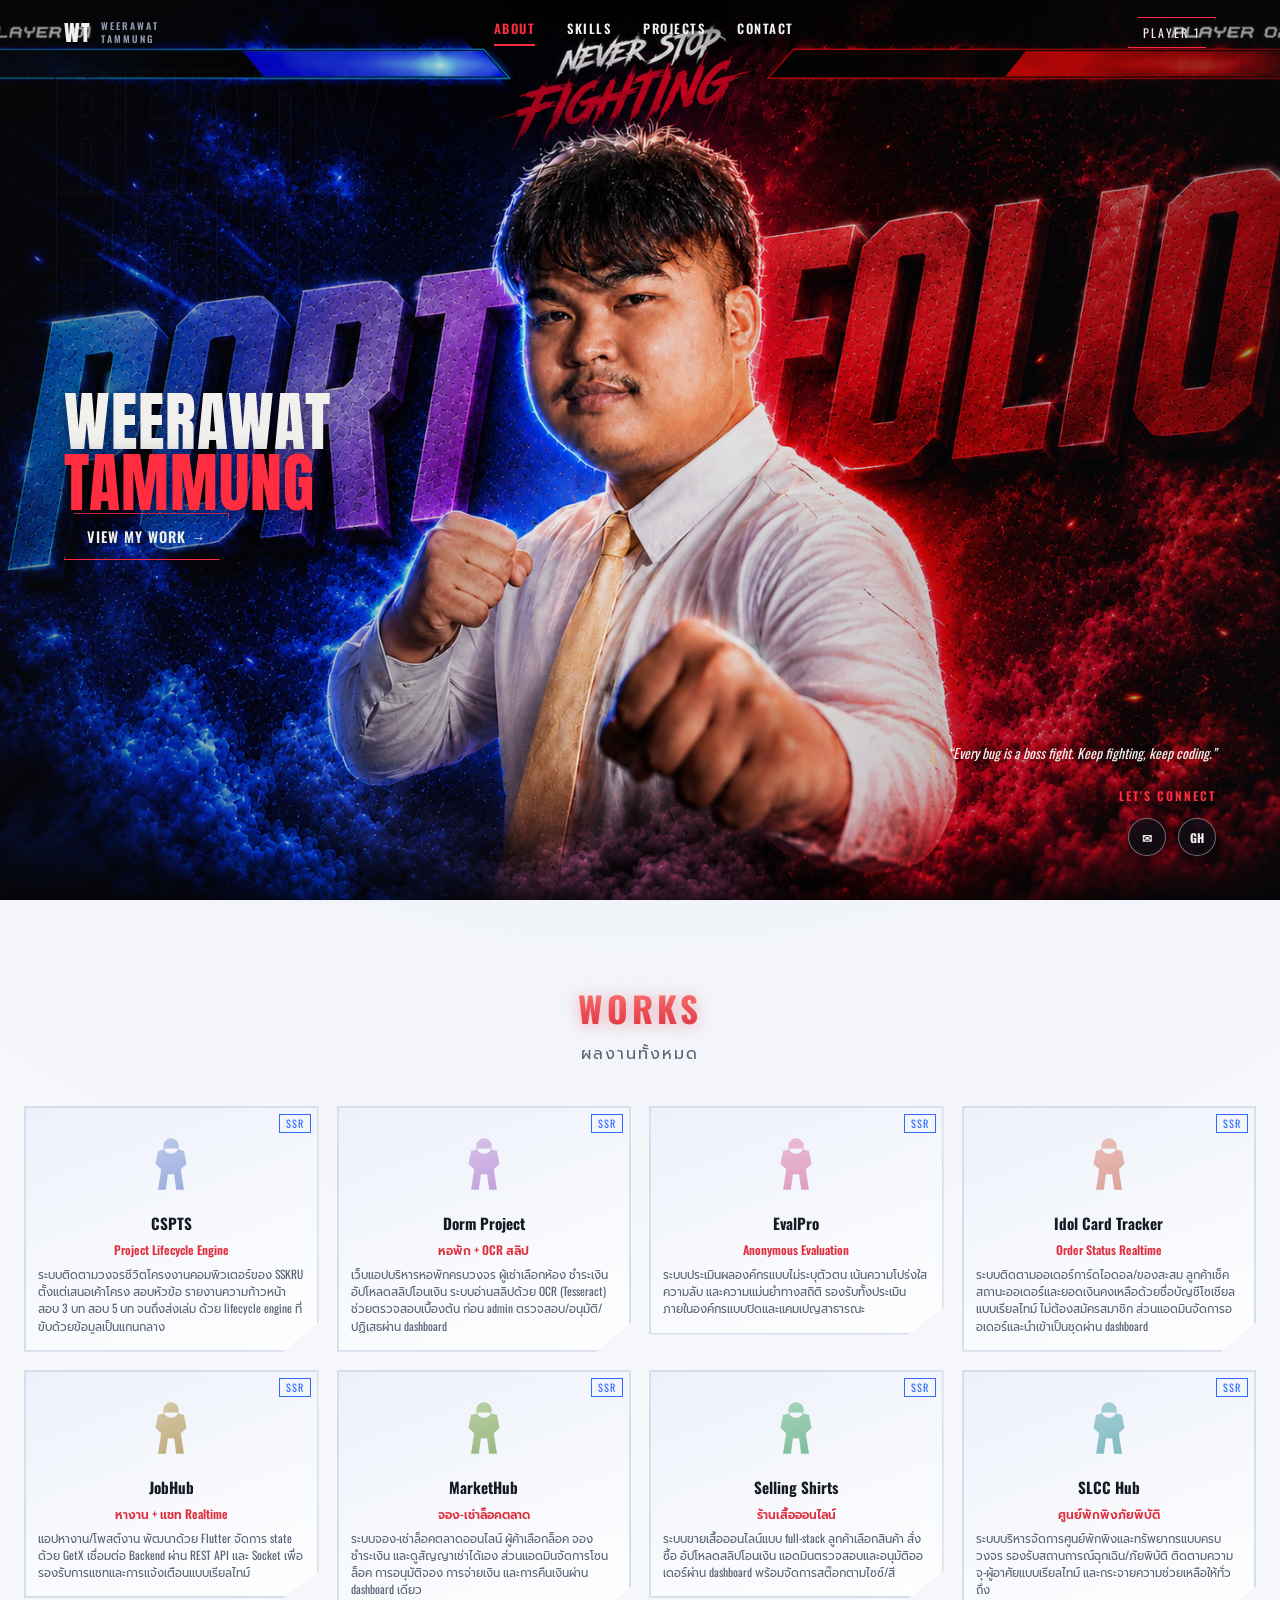
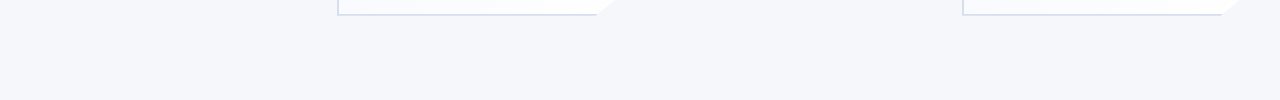
==== commit 8f181ce9: "Make hero navbar sticky and disable placeholder nav links เปลี่ยน hero navbar จากอยู่ใน hero section" ====
--- a/index.html
+++ b/index.html
@@ -16,14 +16,16 @@
     <img class="hero-bg" src="assess/image/hero2.png" alt="Weerawat Tammung">
     <span class="hero-watermark">READY<br>FIGHT</span>
     <nav class="hero-nav">
-      <div class="hero-logo">WT<small>Weerawat<br>Tammung</small></div>
-      <div class="hero-navlinks">
-        <a href="#" class="active">About</a>
-        <a href="#roster">Skills</a>
-        <a href="#roster">Projects</a>
-        <a href="#contact">Contact</a>
+      <div class="hero-nav-inner">
+        <div class="hero-logo">WT<small>Weerawat<br>Tammung</small></div>
+        <div class="hero-navlinks">
+          <a href="#" class="active">About</a>
+          <a href="#">Skills</a>
+          <a href="#roster">Projects</a>
+          <a href="#">Contact</a>
+        </div>
+        <div class="hero-tag">PLAYER 1</div>
       </div>
-      <div class="hero-tag">PLAYER 1</div>
     </nav>
 
     <div class="hero-inner">
--- a/style.css
+++ b/style.css
@@ -115,12 +115,12 @@
   font-family:"Oswald",Tahoma,sans-serif;
   position:relative;overflow:hidden;
   min-height:100vh;
-  padding:28px clamp(20px,5vw,64px);
+  padding:96px clamp(20px,5vw,64px) 28px;
   background:#0d0e14;
 }
 .hero-bg{
   position:absolute;inset:0;width:100%;height:100%;
-  object-fit:cover;object-position:center;z-index:0;
+  object-fit:cover;object-position:center top;z-index:0;
 }
 .hero::before,.hero::after{
   content:"";position:absolute;top:0;bottom:0;width:55%;
@@ -141,9 +141,21 @@
 }
 
 .hero-nav{
-  position:relative;z-index:2;
+  position:fixed;top:0;left:0;right:0;z-index:50;
+  padding:16px clamp(20px,5vw,64px);
+  background:transparent;
+  backdrop-filter:none;
+  -webkit-backdrop-filter:none;
+  transition:background .25s ease,backdrop-filter .25s ease;
+}
+.hero-nav.is-scrolled{
+  background:rgba(13,14,20,.7);
+  backdrop-filter:blur(10px);
+  -webkit-backdrop-filter:blur(10px);
+}
+.hero-nav-inner{
   display:flex;align-items:center;justify-content:space-between;
-  max-width:1400px;margin:0 auto 40px;
+  max-width:1400px;margin:0 auto;
 }
 .hero-logo{
   display:flex;align-items:center;gap:10px;
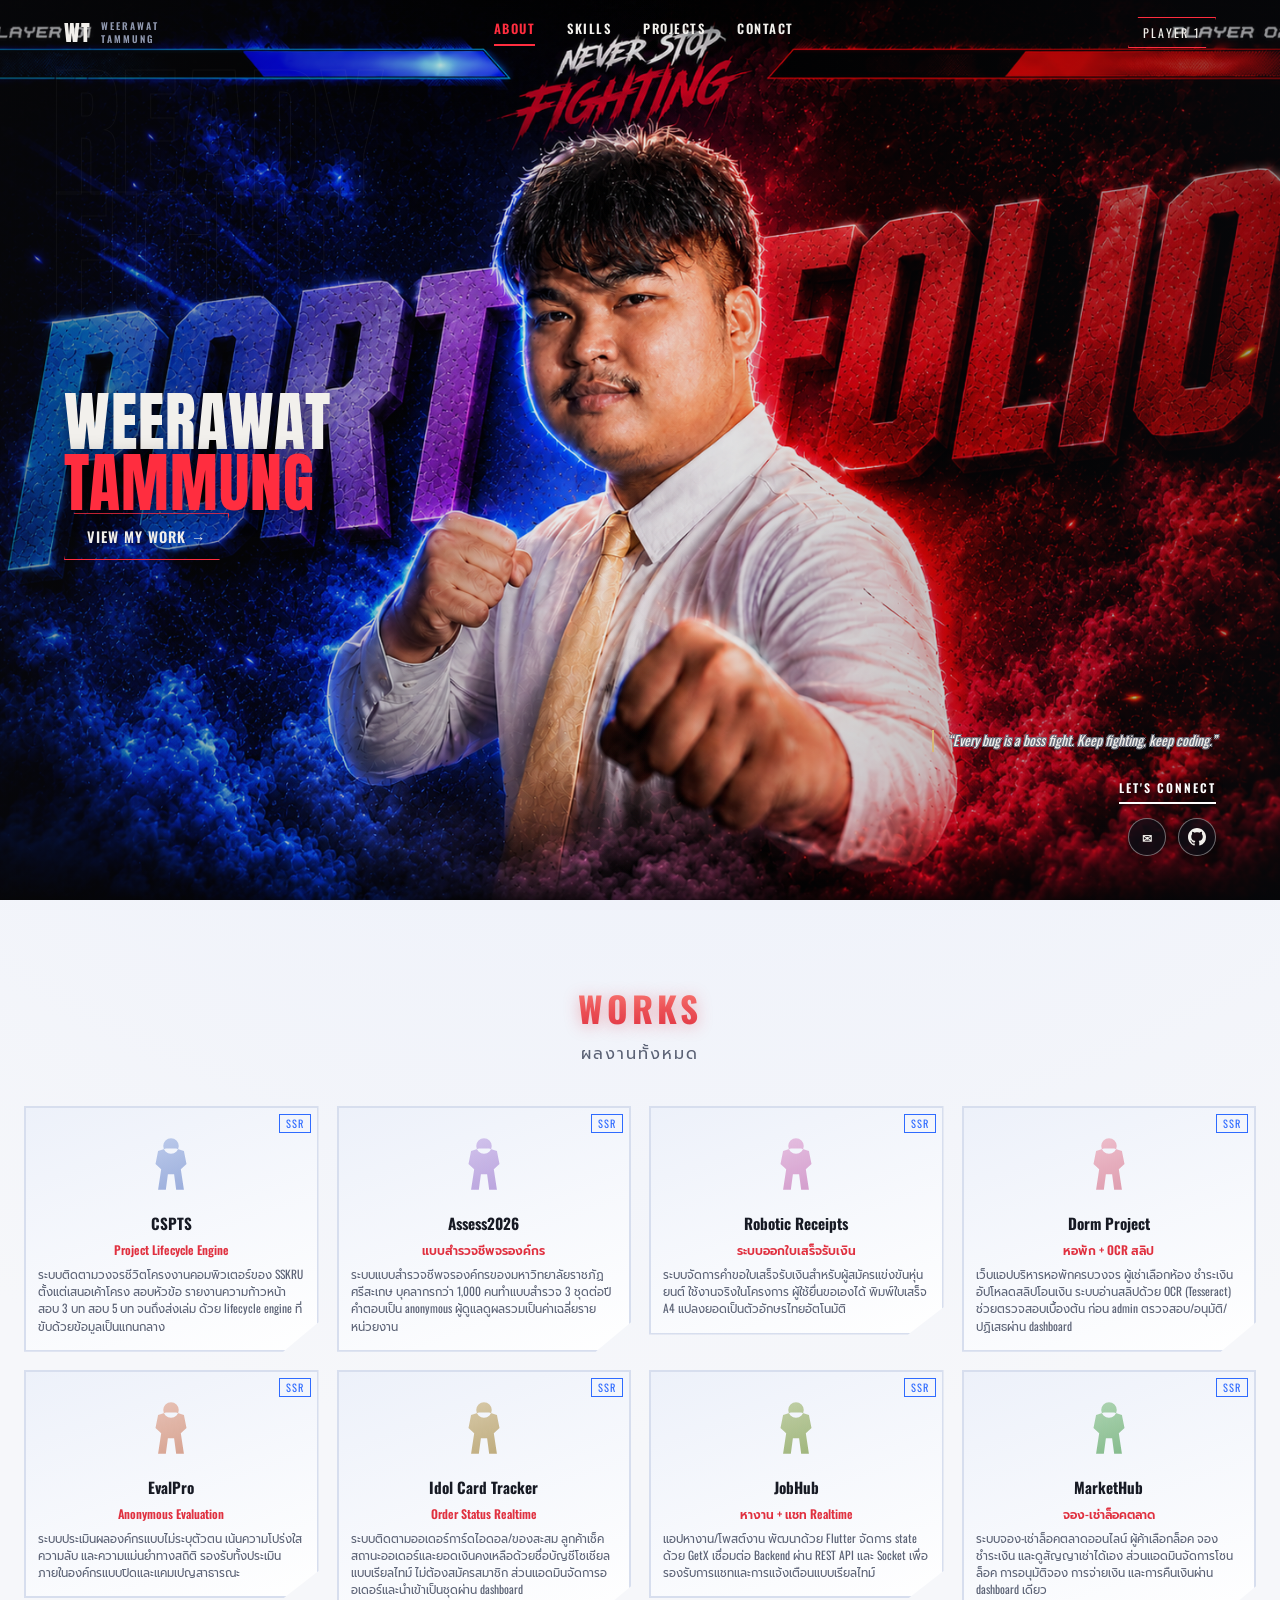
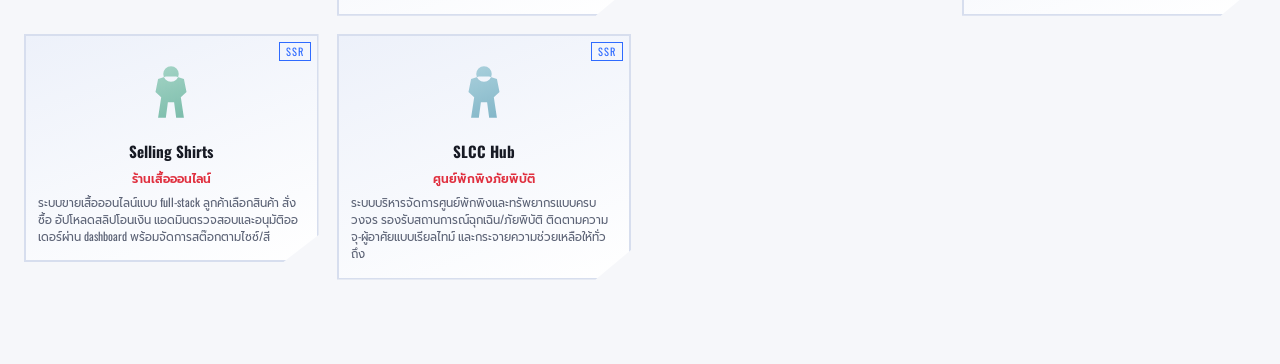
==== commit f17344ea: "Add two more projects, polish hero styling, and improve responsiveness เพิ่มโปรเจกต์ใหม่ 2 ตัว (Robo" ====
--- a/index.html
+++ b/index.html
@@ -18,13 +18,14 @@
     <nav class="hero-nav">
       <div class="hero-nav-inner">
         <div class="hero-logo">WT<small>Weerawat<br>Tammung</small></div>
-        <div class="hero-navlinks">
+        <div class="hero-navlinks" id="navlinks">
           <a href="#" class="active">About</a>
           <a href="#">Skills</a>
           <a href="#roster">Projects</a>
           <a href="#">Contact</a>
         </div>
         <div class="hero-tag">PLAYER 1</div>
+        <button class="nav-toggle" id="navToggle" aria-label="Menu" aria-expanded="false">☰</button>
       </div>
     </nav>
 
@@ -39,7 +40,7 @@
         <p class="hero-right-title" id="contact">Let's Connect</p>
         <div class="hero-links">
           <a href="mailto:weerawat7904@gmail.com" title="Email" aria-label="Email">✉</a>
-          <a href="https://github.com/Blueksky01" target="_blank" rel="noopener" title="GitHub" aria-label="GitHub">GH</a>
+          <a href="https://github.com/Blueksky01" target="_blank" rel="noopener" title="GitHub" aria-label="GitHub"><svg viewBox="0 0 16 16" width="18" height="18" fill="currentColor" aria-hidden="true"><path d="M8 0C3.58 0 0 3.58 0 8c0 3.54 2.29 6.53 5.47 7.59.4.07.55-.17.55-.38 0-.19-.01-.82-.01-1.49-2.01.37-2.53-.49-2.69-.94-.09-.23-.48-.94-.82-1.13-.28-.15-.68-.52-.01-.53.63-.01 1.08.58 1.23.82.72 1.21 1.87.87 2.33.66.07-.52.28-.87.51-1.07-1.78-.2-3.64-.89-3.64-3.95 0-.87.31-1.59.82-2.15-.08-.2-.36-1.02.08-2.12 0 0 .67-.21 2.2.82.64-.18 1.32-.27 2-.27.68 0 1.36.09 2 .27 1.53-1.04 2.2-.82 2.2-.82.44 1.1.16 1.92.08 2.12.51.56.82 1.27.82 2.15 0 3.07-1.87 3.75-3.65 3.95.29.25.54.73.54 1.48 0 1.07-.01 1.93-.01 2.2 0 .21.15.46.55.38A8.01 8.01 0 0016 8c0-4.42-3.58-8-8-8z"/></svg></a>
         </div>
       </div>
     </div>
--- a/style.css
+++ b/style.css
@@ -154,6 +154,7 @@
   -webkit-backdrop-filter:blur(10px);
 }
 .hero-nav-inner{
+  position:relative;
   display:flex;align-items:center;justify-content:space-between;
   max-width:1400px;margin:0 auto;
 }
@@ -171,11 +172,27 @@
   text-transform:uppercase;font-weight:600;padding-bottom:6px;border-bottom:2px solid transparent;
 }
 .hero-navlinks a.active,.hero-navlinks a:hover{border-color:var(--p2);color:var(--p2)}
-@media(max-width:800px){.hero-navlinks{display:none}}
 .hero-tag{
   font-size:.75rem;letter-spacing:2px;color:var(--text);
   border:1px solid var(--p2);padding:6px 14px;
   clip-path:polygon(10px 0,100% 0,calc(100% - 10px) 100%,0 100%);
+}
+.nav-toggle{
+  display:none;background:none;border:1px solid var(--border);color:var(--text);
+  font-size:1.1rem;line-height:1;padding:8px 12px;cursor:pointer;
+}
+@media(max-width:800px){
+  .nav-toggle{display:block}
+  .hero-navlinks{
+    display:flex;flex-direction:column;gap:0;
+    position:absolute;top:100%;left:0;right:0;
+    background:rgba(13,14,20,.95);backdrop-filter:blur(10px);
+    max-height:0;overflow:hidden;
+    transition:max-height .25s ease;
+  }
+  .hero-navlinks.open{max-height:300px}
+  .hero-navlinks a{padding:14px clamp(20px,5vw,64px);border-bottom:1px solid var(--border)}
+  .hero-tag{display:none}
 }
 
 .hero-inner{
@@ -193,6 +210,7 @@
 @media(max-width:1000px){
   .hero-right{position:static;text-align:left;margin-top:24px;max-width:none}
   .hero-right blockquote,.hero-links{margin-left:0}
+  .hero-links{justify-content:flex-start}
 }
 
 .hero-role{
@@ -239,8 +257,11 @@
 
 .hero-right{padding-left:8px}
 .hero-right-title{
-  color:var(--p2);font-size:.75rem;letter-spacing:2px;text-transform:uppercase;
-  font-weight:600;margin-bottom:14px;
+  display:inline-block;
+  color:#fff;font-size:.75rem;letter-spacing:2px;text-transform:uppercase;
+  font-weight:600;margin-bottom:14px;padding-bottom:6px;
+  border-bottom:2px solid #fff;
+  text-shadow:0 2px 8px rgba(0,0,0,.6);
 }
 .stat-row{display:grid;grid-template-columns:88px 1fr 34px;align-items:center;gap:10px;margin-bottom:8px}
 .stat-row span{font-size:.7rem;color:var(--muted);letter-spacing:.5px}
@@ -251,6 +272,7 @@
 .hero-right blockquote{
   margin:22px 0;padding-left:14px;border-left:2px solid var(--gold);
   color:var(--text);font-size:.85rem;font-style:italic;line-height:1.6;
+  text-shadow:-1px -1px 0 #6b7280,1px -1px 0 #6b7280,-1px 1px 0 #6b7280,1px 1px 0 #6b7280;
 }
 .hero-links{display:flex;gap:12px}
 .hero-links a{
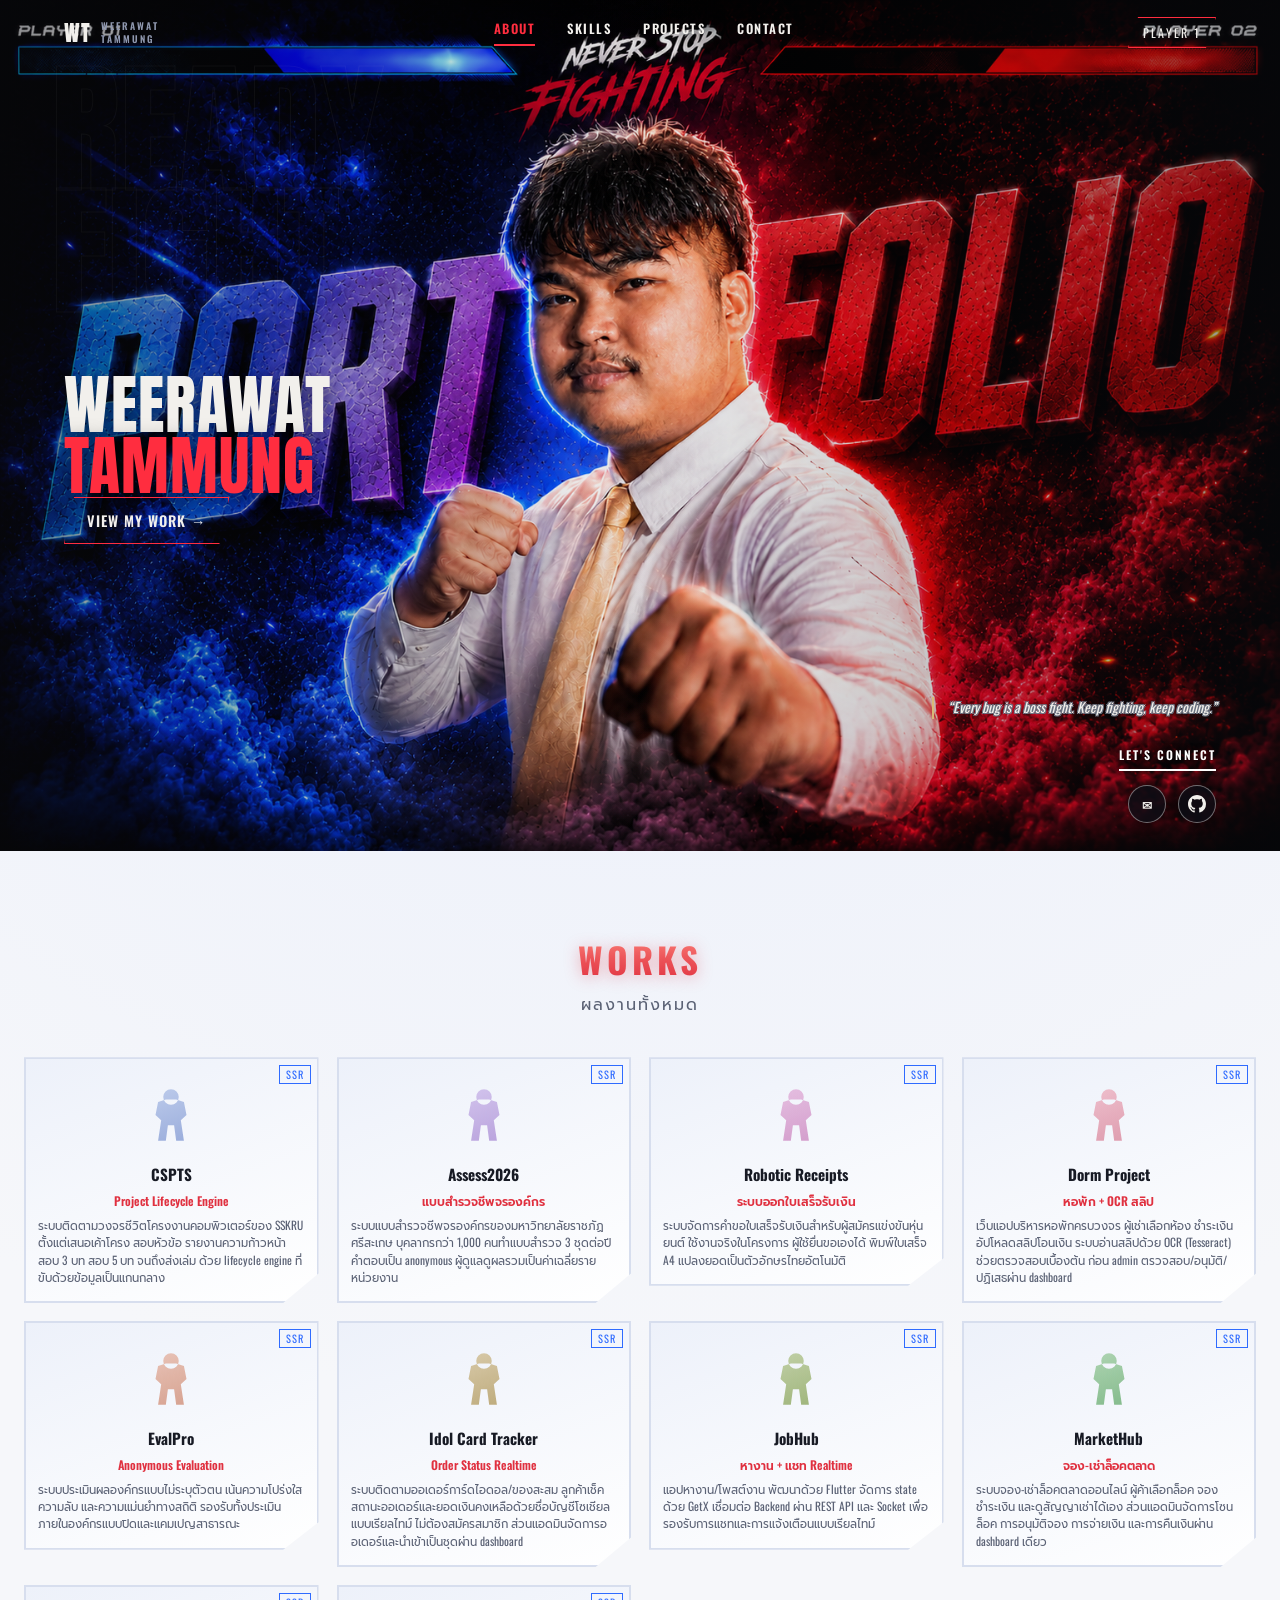
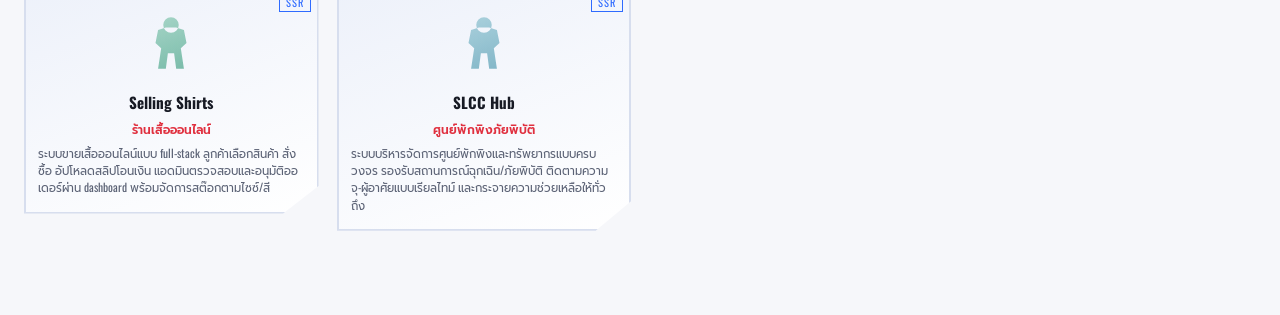
==== commit bd745f3f: "Reorganize CSS/JS into assess/css and assess/js folders ย้ายไฟล์ style.css, script.js, project-detai" ====
--- a/index.html
+++ b/index.html
@@ -7,7 +7,7 @@
 <link rel="preconnect" href="https://fonts.googleapis.com">
 <link rel="preconnect" href="https://fonts.gstatic.com" crossorigin>
 <link href="https://fonts.googleapis.com/css2?family=Anton&family=Oswald:wght@400;500;600;700&family=Prompt:wght@300;400;500;600;700&display=swap" rel="stylesheet">
-<link rel="stylesheet" href="style.css">
+<link rel="stylesheet" href="assess/css/style.css">
 </head>
 <body>
 
@@ -55,6 +55,6 @@
   </section>
 </div>
 
-<script src="script.js"></script>
+<script src="assess/js/script.js"></script>
 </body>
 </html>
--- a/assess/css/style.css
+++ b/assess/css/style.css
@@ -0,0 +1,288 @@
+:root{
+  /* 60% neutral (white) */
+  --bg:#f6f7fa;
+  --panel:#ffffff;
+  --panel2:#edf1fa;
+  --border:#d7deee;
+  --text:#171a24;
+  --muted:#5b6275;
+  /* 30% secondary (red) */
+  --p1:#e0303f;
+  --red:#e0303f;
+  /* 10% accent (blue) */
+  --p2:#2f6bff;
+  --blue:#2f6bff;
+  --gold:#c98a2c;
+}
+*{box-sizing:border-box;margin:0;padding:0}
+html{scroll-behavior:smooth}
+body{
+  background:radial-gradient(circle at 50% 0%,#e6ecfb,var(--bg) 70%);
+  color:var(--text);
+  font-family:"Oswald","Prompt",Tahoma,sans-serif;
+  min-height:100vh;
+  overflow-x:hidden;
+}
+
+.screen{display:none}
+.screen.active{display:block}
+
+/* ---------- SELECT SCREEN ---------- */
+.topbar{
+  text-align:center;
+  padding:32px 16px 16px;
+}
+.topbar h1{
+  font-size:2.2rem;
+  letter-spacing:4px;
+  background:linear-gradient(180deg,#ff8a80,var(--p1));
+  -webkit-background-clip:text;
+  background-clip:text;
+  color:transparent;
+  text-shadow:0 2px 16px rgba(224,48,63,.35);
+}
+.topbar p{color:var(--muted);margin-top:6px;letter-spacing:2px}
+
+.roster{
+  display:grid;
+  grid-template-columns:repeat(auto-fill,minmax(240px,1fr));
+  gap:18px;
+  max-width:1300px;
+  margin:0 auto;
+  padding:24px;
+}
+.fighter-card-wrap{position:relative;cursor:pointer}
+.fighter-card{
+  background:linear-gradient(160deg,var(--panel2),var(--panel));
+  border:2px solid var(--border);
+  clip-path:polygon(0 0,100% 0,100% 88%,88% 100%,0 100%);
+  padding:16px 12px;
+  transition:transform .15s ease,border-color .15s ease,box-shadow .15s ease;
+  text-align:center;
+}
+.fighter-card-wrap:hover .fighter-card{
+  transform:translateY(-6px) scale(1.03);
+  border-color:var(--p1);
+  box-shadow:0 8px 24px rgba(224,48,63,.25);
+}
+
+.card-tagline{
+  color:var(--p1);font-size:.75rem;font-weight:600;line-height:1.4;margin-top:8px;
+}
+.card-desc{
+  color:var(--muted);font-size:.72rem;line-height:1.5;margin-top:6px;text-align:left;
+  display:-webkit-box;-webkit-line-clamp:4;-webkit-box-orient:vertical;overflow:hidden;
+}
+.card-preview{
+  position:absolute;left:50%;bottom:calc(100% + 8px);
+  transform:translateX(-50%) translateY(6px);
+  width:220px;background:var(--panel);border:1px solid var(--p1);
+  padding:12px;z-index:20;text-align:left;
+  opacity:0;pointer-events:none;
+  transition:opacity .15s ease,transform .15s ease;
+  box-shadow:0 8px 24px rgba(30,40,80,.18);
+}
+.fighter-card-wrap:hover .card-preview{
+  opacity:1;transform:translateX(-50%) translateY(0);
+}
+.preview-why{color:var(--muted);font-size:.75rem;line-height:1.4}
+.fighter-card .icon{
+  width:80px;height:80px;margin:0 auto 8px;
+  border-radius:50%;
+  background:linear-gradient(160deg,#c7d4f0,#8fa3d6);
+  -webkit-mask:url('data:image/svg+xml;utf8,<svg xmlns="http://www.w3.org/2000/svg" viewBox="0 0 24 24"><path d="M12 2a3 3 0 100 6 3 3 0 000-6zM7 22l1.2-8L6 12l1-5 3-1h4l3 1 1 5-2.2 2L17 22h-3l-.8-6h-2.4l-.8 6H7z"/></svg>') center/78% no-repeat;
+  mask:url('data:image/svg+xml;utf8,<svg xmlns="http://www.w3.org/2000/svg" viewBox="0 0 24 24"><path d="M12 2a3 3 0 100 6 3 3 0 000-6zM7 22l1.2-8L6 12l1-5 3-1h4l3 1 1 5-2.2 2L17 22h-3l-.8-6h-2.4l-.8 6H7z"/></svg>') center/78% no-repeat;
+}
+.fighter-card .name{font-weight:700;font-size:.95rem}
+.fighter-card .rank{
+  position:absolute;top:8px;right:8px;
+  font-size:.65rem;color:var(--p2);
+  border:1px solid var(--p2);
+  padding:1px 6px;letter-spacing:1px;
+}
+
+/* ---------- HERO (keeps original dark scheme, not part of 60-30-10 pass) ---------- */
+.hero{
+  --bg:#0d0e14;
+  --panel:#1d2130;
+  --panel2:#282e45;
+  --border:#3a4384;
+  --text:#f2f0ec;
+  --muted:#9099b0;
+  --p1:#2f6bff;
+  --p2:#ff2d3f;
+  --gold:#d9b877;
+  font-family:"Oswald",Tahoma,sans-serif;
+  position:relative;overflow:hidden;
+  min-height:clamp(600px,66.5vw,100vh);
+  padding:96px clamp(20px,5vw,64px) 28px;
+  background:#0d0e14;
+}
+.hero-bg{
+  position:absolute;inset:0;width:100%;height:100%;
+  object-fit:cover;object-position:center 15%;z-index:0;
+}
+.hero::before,.hero::after{
+  content:"";position:absolute;top:0;bottom:0;width:55%;
+  opacity:.5;pointer-events:none;z-index:1;
+}
+.hero::before{
+  left:0;background:linear-gradient(90deg,rgba(13,14,20,.9),transparent);
+}
+.hero::after{
+  right:0;background:linear-gradient(270deg,rgba(13,14,20,.9),transparent);
+}
+.hero-watermark{
+  position:absolute;top:8%;left:4%;z-index:0;
+  font-family:"Anton",sans-serif;font-size:clamp(3rem,12vw,9rem);
+  line-height:.85;color:transparent;
+  -webkit-text-stroke:1px rgba(255,255,255,.06);
+  text-transform:uppercase;pointer-events:none;user-select:none;
+}
+
+.hero-nav{
+  position:fixed;top:0;left:0;right:0;z-index:50;
+  padding:16px clamp(20px,5vw,64px);
+  background:transparent;
+  backdrop-filter:none;
+  -webkit-backdrop-filter:none;
+  transition:background .25s ease,backdrop-filter .25s ease;
+}
+.hero-nav.is-scrolled{
+  background:rgba(13,14,20,.7);
+  backdrop-filter:blur(10px);
+  -webkit-backdrop-filter:blur(10px);
+}
+.hero-nav-inner{
+  position:relative;
+  display:flex;align-items:center;justify-content:space-between;
+  max-width:1400px;margin:0 auto;
+}
+.hero-logo{
+  display:flex;align-items:center;gap:10px;
+  font-family:"Anton",sans-serif;font-size:1.4rem;letter-spacing:1px;color:var(--text);
+}
+.hero-logo small{
+  font-family:"Oswald",sans-serif;font-size:.6rem;font-weight:600;letter-spacing:2px;
+  color:var(--muted);line-height:1.3;text-transform:uppercase;
+}
+.hero-navlinks{display:flex;gap:32px}
+.hero-navlinks a{
+  color:var(--text);text-decoration:none;font-size:.8rem;letter-spacing:1.5px;
+  text-transform:uppercase;font-weight:600;padding-bottom:6px;border-bottom:2px solid transparent;
+}
+.hero-navlinks a.active,.hero-navlinks a:hover{border-color:var(--p2);color:var(--p2)}
+.hero-tag{
+  font-size:.75rem;letter-spacing:2px;color:var(--text);
+  border:1px solid var(--p2);padding:6px 14px;
+  clip-path:polygon(10px 0,100% 0,calc(100% - 10px) 100%,0 100%);
+}
+.nav-toggle{
+  display:none;background:none;border:1px solid var(--border);color:var(--text);
+  font-size:1.1rem;line-height:1;padding:8px 12px;cursor:pointer;
+}
+@media(max-width:800px){
+  .nav-toggle{display:block}
+  .hero-navlinks{
+    display:flex;flex-direction:column;gap:0;
+    position:absolute;top:100%;left:0;right:0;
+    background:rgba(13,14,20,.95);backdrop-filter:blur(10px);
+    max-height:0;overflow:hidden;
+    transition:max-height .25s ease;
+  }
+  .hero-navlinks.open{max-height:300px}
+  .hero-navlinks a{padding:14px clamp(20px,5vw,64px);border-bottom:1px solid var(--border)}
+  .hero-tag{display:none}
+}
+
+.hero-inner{
+  position:relative;z-index:2;
+  max-width:1400px;margin:0 auto;
+  min-height:calc(clamp(600px,66.5vw,100vh) - 124px);
+  display:flex;flex-direction:column;justify-content:center;
+}
+.hero-right{
+  position:absolute;right:0;bottom:0;
+  text-align:right;max-width:320px;
+}
+.hero-right blockquote,.hero-links{margin-left:auto}
+.hero-links{justify-content:flex-end}
+@media(max-width:1000px){
+  .hero-right{position:static;text-align:left;margin-top:24px;max-width:none}
+  .hero-right blockquote,.hero-links{margin-left:0}
+  .hero-links{justify-content:flex-start}
+}
+
+.hero-role{
+  color:var(--p2);font-size:.85rem;letter-spacing:3px;text-transform:uppercase;
+  font-weight:600;margin-bottom:8px;
+}
+.hero-name{
+  font-family:"Anton",sans-serif;font-weight:400;
+  font-size:clamp(2.4rem,5.5vw,4rem);line-height:.95;
+  letter-spacing:1px;color:var(--text);text-transform:uppercase;
+  text-shadow:0 4px 20px rgba(0,0,0,.5);
+}
+.hero-name span{display:block;color:var(--p2)}
+.hero-bio{color:var(--muted);margin:16px 0 20px;max-width:36ch;line-height:1.6}
+.hero-cta{
+  display:inline-block;color:var(--text);text-decoration:none;
+  font-weight:600;letter-spacing:1px;font-size:.9rem;
+  border:1px solid var(--p2);padding:12px 22px;
+  clip-path:polygon(10px 0,100% 0,calc(100% - 10px) 100%,0 100%);
+  transition:background .15s ease,color .15s ease;
+}
+.hero-cta:hover{background:var(--p2);color:#1a0508}
+
+.hero-weapons{margin-top:36px}
+.hero-weapons p{
+  color:var(--p1);font-size:.75rem;letter-spacing:2px;text-transform:uppercase;
+  font-weight:600;margin-bottom:10px;
+}
+.weapon-row{display:flex;flex-wrap:wrap;gap:8px}
+.weapon-row span{
+  background:var(--panel);border:1px solid var(--panel2);color:var(--muted);
+  font-size:.7rem;padding:6px 10px;letter-spacing:.5px;
+}
+
+.hero-portrait{
+  position:relative;display:flex;justify-content:center;
+}
+.hero-portrait img{
+  width:100%;max-width:380px;border-radius:6px;
+  object-fit:cover;aspect-ratio:3/4;
+  filter:grayscale(.15) contrast(1.08);
+  box-shadow:-24px 0 60px -20px rgba(47,107,255,.55),24px 0 60px -20px rgba(255,45,63,.55);
+}
+
+.hero-right{padding-left:8px}
+.hero-right-title{
+  display:inline-block;
+  color:#fff;font-size:.75rem;letter-spacing:2px;text-transform:uppercase;
+  font-weight:600;margin-bottom:14px;padding-bottom:6px;
+  border-bottom:2px solid #fff;
+  text-shadow:0 2px 8px rgba(0,0,0,.6);
+}
+.stat-row{display:grid;grid-template-columns:88px 1fr 34px;align-items:center;gap:10px;margin-bottom:8px}
+.stat-row span{font-size:.7rem;color:var(--muted);letter-spacing:.5px}
+.stat-row b{font-size:.75rem;color:var(--text);text-align:right}
+.stat-row .bar{height:5px;background:var(--panel2)}
+.stat-row .bar i{display:block;height:100%;background:linear-gradient(90deg,var(--p2),var(--gold))}
+
+.hero-right blockquote{
+  margin:22px 0;padding-left:14px;border-left:2px solid var(--gold);
+  color:var(--text);font-size:.85rem;font-style:italic;line-height:1.6;
+  text-shadow:-1px -1px 0 #6b7280,1px -1px 0 #6b7280,-1px 1px 0 #6b7280,1px 1px 0 #6b7280;
+}
+.hero-links{display:flex;gap:12px}
+.hero-links a{
+  display:flex;align-items:center;justify-content:center;
+  width:38px;height:38px;border-radius:50%;
+  color:var(--text);text-decoration:none;font-size:.75rem;font-weight:700;letter-spacing:.5px;
+  background:rgba(13,14,20,.85);
+  border:1px solid rgba(255,255,255,.4);
+  box-shadow:0 2px 10px rgba(0,0,0,.5);
+}
+.hero-links a:hover{border-color:var(--p1);color:var(--p1)}
+
+.roster-section{padding-bottom:60px;padding-top:50px}
